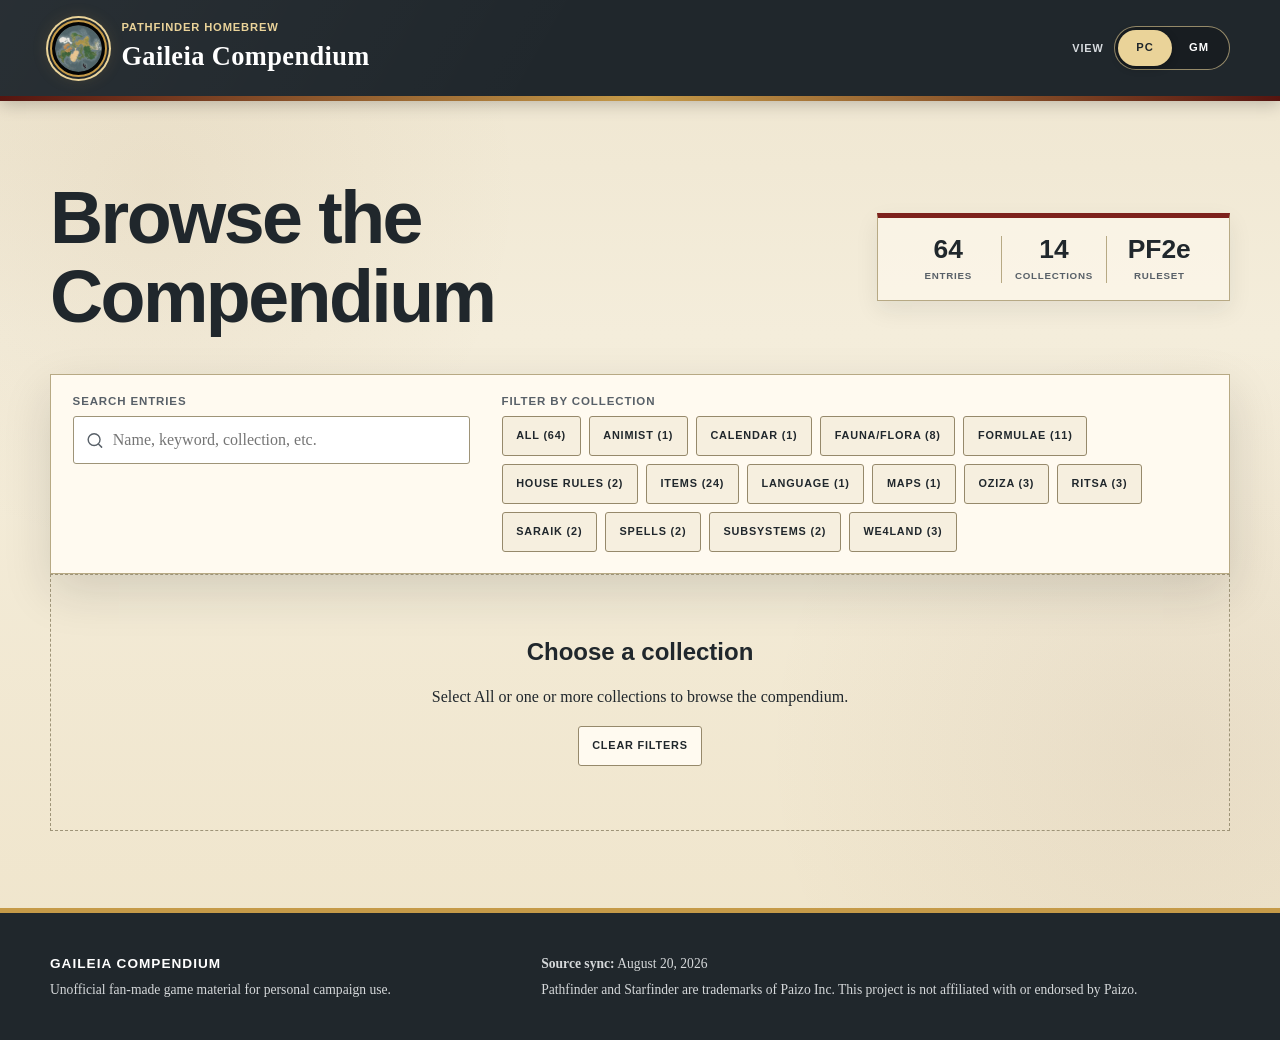
==== preview/index.html @ 00b8cc2f "Implement Feedback 6 catalogue revision" ====
<!doctype html>
<html lang="en">
  <head>
    <meta charset="utf-8">
    <meta name="viewport" content="width=device-width, initial-scale=1">
    <meta name="theme-color" content="#20272c">
    <meta
      name="description"
      content="The searchable Gaileia collection of Pathfinder Second Edition homebrew, campaign material, and language tools."
    >
    <title>Gaileia Compendium</title>
    <link rel="stylesheet" href="assets/css/styles.css">
    <script defer src="assets/js/content.js"></script>
    <script defer src="assets/js/catalogue-updates.js"></script>
    <script defer src="assets/js/feedback3-data.js"></script>
    <script defer src="assets/js/feedback4-data.js"></script>
    <script defer src="assets/js/feedback5-data.js"></script>
    <script defer src="assets/js/feedback6-data.js"></script>
    <script defer src="assets/js/visibility-config.js"></script>
    <script defer src="assets/js/app.js"></script>
  </head>
  <body>
    <a class="skip-link" href="#main-content">Skip to content</a>

    <header class="site-header">
      <div class="masthead wrap">
        <a class="brand" href="#catalogue" aria-label="Gaileia Compendium home">
          <span class="brand-mark" aria-hidden="true">
            <img src="assets/img/gaileia-globe.webp" alt="">
          </span>
          <span class="brand-copy">
            <span class="eyebrow">Pathfinder Homebrew</span>
            <span class="brand-title">Gaileia Compendium</span>
          </span>
        </a>
        <div class="viewer-switch" aria-label="Viewer mode">
          <span class="viewer-label">View</span>
          <div class="viewer-options" role="group" aria-label="Choose PC or GM view">
            <button id="pc-mode" class="viewer-option" type="button" aria-pressed="true">PC</button>
            <button id="gm-mode" class="viewer-option" type="button" aria-pressed="false">GM</button>
          </div>
        </div>
      </div>
      <div class="gold-rule" aria-hidden="true"></div>
    </header>

    <main id="main-content" class="wrap">
      <section id="catalogue-view" aria-labelledby="catalogue-title">
        <div class="hero">
          <h1 id="catalogue-title">Browse the Compendium</h1>
          <dl class="catalogue-stats" aria-label="Catalogue summary">
            <div><dt id="entry-total">64</dt><dd>Entries</dd></div>
            <div><dt id="collection-total">14</dt><dd>Collections</dd></div>
            <div><dt>PF2e</dt><dd>Ruleset</dd></div>
          </dl>
        </div>

        <section class="catalogue-tools" aria-label="Catalogue controls">
          <label class="search-field" for="search-input">
            <span>Search entries</span>
            <span class="search-control">
              <svg viewBox="0 0 24 24" aria-hidden="true">
                <path d="m21 21-4.35-4.35m2.35-5.15A7.5 7.5 0 1 1 4 11.5a7.5 7.5 0 0 1 15 0Z"></path>
              </svg>
              <input id="search-input" type="search" placeholder="Name, keyword, collection, etc." autocomplete="off">
            </span>
          </label>
          <div>
            <span class="control-label">Filter by collection</span>
            <div id="category-filters" class="filter-list" role="group" aria-label="Filter entries by collection"></div>
          </div>
        </section>

        <div class="results-heading" hidden>
          <h2 id="results-title"></h2>
          <p id="formula-filter-help" class="sr-only">Choose one or more Formulae filters. Multiple selections are combined.</p>
          <div id="formula-filters" class="formula-filter-list" role="group" aria-label="Filter Formulae entries" aria-describedby="formula-filter-help" hidden></div>
          <p id="results-count" aria-live="polite"></p>
        </div>
        <div id="catalogue-grid" class="catalogue-grid"></div>
        <div id="empty-state" class="empty-state">
          <h2 id="empty-state-title">Choose a collection</h2>
          <p id="empty-state-message">Select All or one or more collections to browse the compendium.</p>
          <button id="clear-search" class="button button-secondary" type="button" hidden>Clear filters</button>
        </div>
      </section>

      <section id="detail-view" class="detail-view" aria-live="polite" hidden></section>
    </main>

    <footer class="site-footer">
      <div class="wrap footer-grid">
        <div>
          <p class="footer-title">Gaileia Compendium</p>
          <p>Unofficial fan-made game material for personal campaign use.</p>
        </div>
        <div>
          <p><strong>Source sync:</strong> August 20, 2026</p>
          <p>Pathfinder and Starfinder are trademarks of Paizo Inc. This project is not affiliated with or endorsed by Paizo.</p>
        </div>
      </div>
    </footer>

    <dialog id="gm-access-dialog" class="access-dialog" aria-labelledby="gm-access-title">
      <form id="gm-access-form">
        <p class="kicker">Restricted view</p>
        <h2 id="gm-access-title">Unlock GM mode</h2>
        <p>Enter the GM preview passcode. PC mode is restored whenever this page is opened afresh.</p>
        <label class="dialog-field" for="gm-passcode">
          <span>Passcode</span>
          <input id="gm-passcode" type="password" autocomplete="current-password" required>
        </label>
        <p id="gm-access-error" class="form-error" role="alert" hidden>That passcode did not match.</p>
        <div class="dialog-actions">
          <button id="cancel-gm-access" class="button button-secondary" type="button">Cancel</button>
          <button class="button button-primary" type="submit">Unlock GM mode</button>
        </div>
      </form>
    </dialog>
  </body>
</html>
---- preview/assets/css/styles.css ----
:root {
  --ink: #20272c;
  --muted-ink: #586068;
  --paper: #f4eddb;
  --paper-light: #fffaf0;
  --paper-deep: #e2d5b6;
  --red: #7d211c;
  --red-dark: #561510;
  --gold: #c59a48;
  --gold-light: #ead399;
  --line: #b7a984;
  --blue: #224c79;
  --green: #3b5d35;
  --collection-color: var(--red);
  --collection-wash: rgb(125 33 28 / 8%);
  --shadow: 0 18px 45px rgb(25 28 30 / 14%);
  --radius: 6px;
  --wrap: 1180px;
}

* {
  box-sizing: border-box;
}

.sr-only {
  position: absolute;
  width: 1px;
  height: 1px;
  padding: 0;
  overflow: hidden;
  clip: rect(0, 0, 0, 0);
  white-space: nowrap;
  border: 0;
}

html {
  scroll-behavior: smooth;
}

body {
  min-width: 300px;
  margin: 0;
  color: var(--ink);
  background:
    radial-gradient(circle at 12% 18%, rgb(139 96 42 / 7%), transparent 23rem),
    radial-gradient(circle at 92% 72%, rgb(91 46 31 / 6%), transparent 26rem),
    linear-gradient(180deg, #eee5cf 0%, var(--paper) 32%, #efe4ca 100%);
  font-family: Georgia, "Times New Roman", serif;
  line-height: 1.55;
}

button,
input {
  font: inherit;
}

button,
a {
  -webkit-tap-highlight-color: transparent;
}

a {
  color: var(--red);
  text-underline-offset: 0.17em;
}

a:hover {
  color: var(--red-dark);
}

.wrap {
  width: min(calc(100% - 2.25rem), var(--wrap));
  margin-inline: auto;
}

.skip-link {
  position: fixed;
  z-index: 100;
  top: 0.75rem;
  left: 0.75rem;
  padding: 0.7rem 1rem;
  color: #fff;
  background: var(--ink);
  border-radius: 4px;
  transform: translateY(-180%);
}

.skip-link:focus {
  transform: translateY(0);
}

.site-header {
  color: #fff;
  background:
    linear-gradient(120deg, rgb(255 255 255 / 4%), transparent 45%),
    var(--ink);
  box-shadow: 0 3px 16px rgb(0 0 0 / 22%);
}

.masthead {
  display: flex;
  min-height: 96px;
  align-items: center;
  justify-content: space-between;
  gap: 2rem;
  padding-block: 1rem;
}

.brand {
  display: inline-flex;
  align-items: center;
  gap: 0.9rem;
  color: #fff;
  text-decoration: none;
}

.brand:hover {
  color: #fff;
}

.brand-mark {
  position: relative;
  display: grid;
  width: 57px;
  aspect-ratio: 1;
  padding: 3px;
  place-items: center;
  overflow: hidden;
  border: 2px solid var(--gold);
  border-radius: 50%;
  background: #030404;
  box-shadow:
    0 0 0 2px var(--ink),
    0 0 0 4px var(--gold-light),
    0 0 18px rgb(197 154 72 / 24%);
}

.brand-mark img {
  display: block;
  width: 100%;
  height: 100%;
  border-radius: 50%;
  object-fit: cover;
}

.brand-copy {
  display: grid;
}

.eyebrow,
.kicker,
.control-label,
.entry-type,
.entry-level,
.rules-heading,
.footer-title,
.button,
.filter-button,
.catalogue-stats dd,
.card-link {
  font-family: "Arial Narrow", "Roboto Condensed", Arial, sans-serif;
  font-weight: 800;
  letter-spacing: 0.075em;
  text-transform: uppercase;
}

.eyebrow {
  color: var(--gold-light);
  font-size: 0.7rem;
}

.brand-title {
  font-size: clamp(1.18rem, 2.4vw, 1.65rem);
  font-weight: 700;
  letter-spacing: 0.015em;
}

.viewer-switch {
  display: flex;
  align-items: center;
  gap: 0.65rem;
}

.viewer-label {
  color: #d8dce0;
  font: 800 0.68rem/1 "Arial Narrow", Arial, sans-serif;
  letter-spacing: 0.08em;
  text-transform: uppercase;
}

.viewer-options {
  display: inline-grid;
  grid-template-columns: repeat(2, 1fr);
  padding: 3px;
  border: 1px solid rgb(234 211 153 / 60%);
  border-radius: 999px;
  background: rgb(0 0 0 / 24%);
}

.viewer-option {
  min-width: 54px;
  min-height: 36px;
  padding: 0.45rem 0.75rem;
  color: #fff;
  border: 0;
  border-radius: 999px;
  background: transparent;
  cursor: pointer;
  font: 800 0.7rem/1 "Arial Narrow", Arial, sans-serif;
  letter-spacing: 0.08em;
}

.viewer-option[aria-pressed="true"] {
  color: var(--ink);
  background: var(--gold-light);
  box-shadow: 0 2px 8px rgb(0 0 0 / 24%);
}

.viewer-option:focus-visible {
  outline: 3px solid #fff;
  outline-offset: 3px;
}

.gold-rule {
  height: 5px;
  background: linear-gradient(90deg, var(--red-dark), var(--gold), var(--red-dark));
}

main.wrap {
  min-height: 70vh;
  padding-block: clamp(2.5rem, 6vw, 5rem);
}

.hero {
  display: grid;
  grid-template-columns: minmax(0, 1.7fr) minmax(260px, 0.8fr);
  gap: clamp(2rem, 6vw, 5rem);
  align-items: center;
  margin-bottom: 2.3rem;
}

.kicker {
  margin: 0 0 0.35rem;
  color: var(--red);
  font-size: 0.76rem;
}

h1,
h2,
h3,
h4,
p {
  overflow-wrap: anywhere;
}

h1,
h2,
h3,
h4 {
  color: var(--ink);
  font-family: "Arial Narrow", "Roboto Condensed", Arial, sans-serif;
  line-height: 1.08;
}

h1 {
  margin: 0;
  font-size: clamp(2.25rem, 6vw, 4.6rem);
  letter-spacing: -0.035em;
}

.hero-copy {
  max-width: 720px;
  margin: 1rem 0 0;
  color: var(--muted-ink);
  font-size: 1.08rem;
}

.catalogue-stats {
  display: grid;
  grid-template-columns: repeat(3, 1fr);
  margin: 0;
  padding: 1.1rem;
  border: 1px solid var(--line);
  border-top: 5px solid var(--red);
  background: rgb(255 250 240 / 58%);
  box-shadow: 0 9px 22px rgb(31 35 38 / 8%);
}

.catalogue-stats div {
  min-width: 0;
  text-align: center;
}

.catalogue-stats div + div {
  border-left: 1px solid var(--line);
}

.catalogue-stats dt {
  font: 700 clamp(1.2rem, 3vw, 1.65rem)/1 "Arial Narrow", Arial, sans-serif;
}

.catalogue-stats dd {
  margin: 0.35rem 0 0;
  color: var(--muted-ink);
  font-size: 0.61rem;
}

.catalogue-tools {
  display: grid;
  grid-template-columns: minmax(240px, 0.9fr) minmax(0, 1.6fr);
  gap: 1.4rem 2rem;
  align-items: start;
  padding: 1.35rem;
  border: 1px solid var(--line);
  background: var(--paper-light);
  box-shadow: var(--shadow);
}

.search-field,
.catalogue-tools > div {
  display: grid;
  gap: 0.5rem;
}

.search-field > span:first-child,
.control-label {
  color: var(--muted-ink);
  font: 800 0.72rem/1 "Arial Narrow", Arial, sans-serif;
  letter-spacing: 0.075em;
  text-transform: uppercase;
}

.search-control {
  position: relative;
  display: block;
}

.search-control svg {
  position: absolute;
  top: 50%;
  left: 0.75rem;
  width: 19px;
  fill: none;
  stroke: var(--muted-ink);
  stroke-linecap: round;
  stroke-width: 1.8;
  transform: translateY(-50%);
}

.search-control input {
  width: 100%;
  min-height: 46px;
  padding: 0.68rem 0.8rem 0.68rem 2.45rem;
  color: var(--ink);
  border: 1px solid #9e9478;
  border-radius: 3px;
  outline: none;
  background: #fff;
}

.search-control input:focus {
  border-color: var(--red);
  box-shadow: 0 0 0 3px rgb(125 33 28 / 15%);
}

.filter-list {
  display: flex;
  flex-wrap: wrap;
  gap: 0.5rem;
}

.filter-button,
.button {
  min-height: 40px;
  padding: 0.6rem 0.85rem;
  color: var(--ink);
  border: 1px solid #96896b;
  border-radius: 3px;
  background: #f6efdf;
  cursor: pointer;
  font-size: 0.68rem;
  transition: 130ms ease;
}

.filter-button:hover,
.filter-button:focus-visible,
.button:hover,
.button:focus-visible {
  color: #fff;
  border-color: var(--red);
  outline: none;
  background: var(--red);
}

.filter-button[aria-pressed="true"] {
  color: #fff;
  border-color: var(--red-dark);
  background: var(--red);
  box-shadow: inset 0 -3px 0 var(--red-dark);
}

.results-heading {
  display: flex;
  flex-wrap: wrap;
  align-items: center;
  gap: 1rem;
  margin: 2.5rem 0 1rem;
  padding-bottom: 0.6rem;
  border-bottom: 2px solid var(--ink);
}

.results-heading[hidden],
.formula-filter-list[hidden] {
  display: none;
}

.results-heading h2 {
  margin: 0;
  font-size: clamp(1.45rem, 3vw, 2rem);
  text-transform: uppercase;
}

.results-heading p {
  margin: 0 0 0 auto;
  color: var(--muted-ink);
}

.formula-filter-list {
  display: flex;
  flex-wrap: wrap;
  gap: 0.35rem;
}

.formula-filter-button {
  min-height: 34px;
  padding: 0.42rem 0.62rem;
  color: #17414b;
  border: 1px solid #6d929a;
  border-radius: 999px;
  background: #edf6f7;
  cursor: pointer;
  font: 800 0.6rem/1 "Arial Narrow", Arial, sans-serif;
  letter-spacing: 0.055em;
  text-transform: uppercase;
}

.formula-filter-button:hover,
.formula-filter-button:focus-visible {
  color: #fff;
  border-color: #286373;
  outline: none;
  background: #286373;
}

.formula-filter-button[aria-pressed="true"] {
  color: #fff;
  border-color: #17414b;
  background: #286373;
  box-shadow: inset 0 -2px 0 #17414b;
}

.catalogue-grid {
  display: grid;
  grid-template-columns: repeat(3, minmax(0, 1fr));
  gap: 1.15rem;
}

.entry-card {
  --collection-color: var(--red);
  --collection-wash: rgb(125 33 28 / 8%);
  position: relative;
  display: grid;
  min-height: 255px;
  grid-template-rows: auto auto 1fr auto;
  padding: 1.15rem;
  overflow: hidden;
  border: 1px solid var(--line);
  border-top: 5px solid var(--collection-color);
  border-radius: var(--radius);
  background:
    linear-gradient(145deg, rgb(255 255 255 / 48%), transparent 45%),
    var(--paper-light);
  box-shadow: 0 7px 18px rgb(39 33 27 / 9%);
  transition: transform 150ms ease, box-shadow 150ms ease;
}

.entry-card::after {
  position: absolute;
  right: -1.35rem;
  bottom: -1.55rem;
  display: grid;
  width: 6.1rem;
  aspect-ratio: 1;
  place-items: center;
  border: 1px solid color-mix(in srgb, var(--collection-color), transparent 64%);
  border-radius: 50%;
  color: color-mix(in srgb, var(--collection-color), transparent 40%);
  background: var(--collection-wash);
  content: attr(data-symbol);
  font: 700 2.15rem/1 Georgia, serif;
  box-shadow: inset 0 0 0 0.8rem rgb(255 255 255 / 18%);
  pointer-events: none;
}

.entry-card[data-category="animist"] { --collection-color: #99a7b0; --collection-wash: rgb(153 167 176 / 14%); }
.entry-card[data-category="calendar"] { --collection-color: #6b4f82; --collection-wash: rgb(107 79 130 / 12%); }
.entry-card[data-category="items"] { --collection-color: #9000cc; --collection-wash: rgb(144 0 204 / 10%); }
.entry-card[data-category="fauna-flora"] { --collection-color: #824500; --collection-wash: rgb(130 69 0 / 10%); }
.entry-card[data-category="spells"] { --collection-color: #9a7200; --collection-wash: rgb(154 114 0 / 13%); }
.entry-card[data-category="subsystems"] { --collection-color: #f24000; --collection-wash: rgb(242 64 0 / 10%); }
.entry-card[data-category="house-rules"] { --collection-color: #8c0000; --collection-wash: rgb(140 0 0 / 10%); }
.entry-card[data-category="we4land"] { --collection-color: #b3b3b3; --collection-wash: rgb(179 179 179 / 15%); }
.entry-card[data-category="oziza"] { --collection-color: #00354a; --collection-wash: rgb(0 53 74 / 10%); }
.entry-card[data-category="ritsa"] { --collection-color: #5bba61; --collection-wash: rgb(91 186 97 / 12%); }
.entry-card[data-category="saraik"] { --collection-color: #278a65; --collection-wash: rgb(39 138 101 / 13%); }
.entry-card[data-category="language"] { --collection-color: #963f82; --collection-wash: rgb(150 63 130 / 13%); }
.entry-card[data-category="maps"] { --collection-color: #153b00; --collection-wash: rgb(21 59 0 / 10%); }
.entry-card[data-category="formulae"] { --collection-color: #286373; --collection-wash: rgb(40 99 115 / 12%); }

.entry-card[data-category="items"]::after,
.entry-card[data-category="saraik"]::after,
.entry-card[data-category="formulae"]::after {
  border-radius: 18%;
  clip-path: polygon(50% 0, 100% 50%, 50% 100%, 0 50%);
}

.entry-card[data-category="subsystems"]::after,
.entry-card[data-category="we4land"]::after {
  border-radius: 0;
  clip-path: polygon(25% 5%, 75% 5%, 100% 50%, 75% 95%, 25% 95%, 0 50%);
}

.entry-card[data-category="house-rules"]::after,
.entry-card[data-category="language"]::after {
  border-radius: 20% 58% 18% 52%;
}

.entry-card.is-gm-only {
  background:
    linear-gradient(135deg, transparent 0 86%, rgb(32 39 44 / 6%) 86% 89%, transparent 89%),
    linear-gradient(145deg, rgb(255 255 255 / 48%), transparent 45%),
    var(--paper-light);
}

.entry-card:hover {
  z-index: 1;
  box-shadow: var(--shadow);
  transform: translateY(-3px);
}

.card-meta {
  display: flex;
  align-items: center;
  justify-content: space-between;
  gap: 1rem;
}

.entry-type,
.entry-level {
  margin: 0;
  font-size: 0.65rem;
}

.entry-type {
  color: var(--collection-color);
}

.entry-level {
  padding: 0.25rem 0.48rem;
  color: #fff;
  background: var(--ink);
}

.entry-card h3 {
  margin: 0.75rem 0 0.6rem;
  font-size: 1.45rem;
  letter-spacing: -0.015em;
  text-transform: uppercase;
}

.entry-summary {
  margin: 0 0 1rem;
  color: #454c51;
}

.trait-list {
  display: flex;
  flex-wrap: wrap;
  gap: 0.28rem;
  align-content: start;
  margin: 0 0 1rem;
  padding: 0;
  list-style: none;
}

.trait {
  display: inline-flex;
  align-items: center;
  min-height: 23px;
  padding: 0.25rem 0.46rem;
  color: #fff;
  background: var(--red);
  font: 800 0.59rem/1 "Arial Narrow", Arial, sans-serif;
  letter-spacing: 0.045em;
  text-transform: uppercase;
}

.trait a {
  display: inline-flex;
  align-items: center;
  min-height: inherit;
  color: inherit;
  text-decoration-color: rgb(255 255 255 / 70%);
  text-underline-offset: 0.15em;
}

.trait a:hover,
.trait a:focus-visible {
  color: #fff;
  outline: 2px solid var(--gold-light);
  outline-offset: 2px;
}

.inline-traits {
  margin-top: 0.4rem;
}

.trait[data-trait="rare"] {
  background: var(--blue);
}

.trait[data-trait="uncommon"] {
  background: #a04d18;
}

.trait[data-trait="apparition"],
.trait[data-trait="house rule"] {
  background: var(--green);
}

.card-link {
  position: relative;
  z-index: 2;
  align-self: end;
  width: fit-content;
  color: var(--collection-color);
  font-size: 0.68rem;
  text-decoration: none;
}

.card-link::after {
  content: "  →";
}

.card-link::before {
  position: absolute;
  inset: -230px -320px -18px -18px;
  content: "";
}

.card-link:focus-visible {
  outline: 3px solid var(--gold);
  outline-offset: 5px;
}

.card-link-disabled {
  color: var(--muted-ink);
  cursor: not-allowed;
}

.card-link-disabled::after {
  content: "";
}

.card-link-disabled::before {
  display: none;
}

.gm-only-badge {
  position: absolute;
  z-index: 1;
  top: 3.15rem;
  right: 1.15rem;
  padding: 0.27rem 0.45rem;
  color: #fff;
  border-radius: 2px;
  background: var(--ink);
  font: 800 0.56rem/1 "Arial Narrow", Arial, sans-serif;
  letter-spacing: 0.08em;
  text-transform: uppercase;
}

.card-badges {
  display: flex;
  flex-wrap: wrap;
  gap: 0.35rem;
  margin: 0.7rem 0 0;
  padding: 0;
  list-style: none;
}

.card-badges li {
  width: fit-content;
  padding: 0.3rem 0.5rem;
  color: #fff;
  border: 1px solid color-mix(in srgb, var(--collection-color), #000 24%);
  border-radius: 999px;
  background: color-mix(in srgb, var(--collection-color), #20272c 30%);
  font: 800 0.58rem/1 "Arial Narrow", Arial, sans-serif;
  letter-spacing: 0.065em;
  text-transform: uppercase;
}

.card-badges .owner-badge {
  color: #172026;
  border-color: #777;
  background: #b3b3b3;
}

.card-badges .owner-badge[data-owner="ritsa"] {
  color: #102713;
  border-color: #35723a;
  background: #5bba61;
}

.feat-summary-list {
  display: grid;
  gap: 0.75rem;
  margin: 0;
  padding: 0;
  list-style: none;
}

.feat-summary {
  padding: 0.9rem 1rem;
  border: 1px solid var(--line);
  border-left: 5px solid #286373;
  background: #fbf4e4;
}

.feat-summary-heading {
  display: flex;
  flex-wrap: wrap;
  align-items: baseline;
  justify-content: space-between;
  gap: 0.35rem 1rem;
  padding-bottom: 0.35rem;
  border-bottom: 1px dotted #b9ac8c;
}

.detail-body .feat-summary-heading h3,
.feat-summary-heading p,
.feat-summary > p {
  margin: 0;
}

.detail-body .feat-summary-heading h3 {
  padding: 0;
  border: 0;
}

.feat-summary-heading p {
  color: var(--muted-ink);
  font: 800 0.65rem/1.2 "Arial Narrow", Arial, sans-serif;
  letter-spacing: 0.055em;
  text-transform: uppercase;
}

.feat-summary > p {
  padding-top: 0.55rem;
}

.house-rule-list {
  display: grid;
  gap: 0.8rem;
  padding-left: 1.8rem;
}

.house-rule-list li {
  padding: 0.75rem 0.9rem;
  border-left: 4px solid var(--red);
  background: rgb(255 250 240 / 72%);
}

.detail-body .house-rule-list h3,
.house-rule-list p {
  margin: 0;
}

.house-rule-list p {
  padding-top: 0.35rem;
}

.empty-state {
  padding: 4rem 1.5rem;
  border: 1px dashed #9e9478;
  text-align: center;
}

.empty-state h2,
.empty-state p {
  margin-top: 0;
}

.detail-view {
  max-width: 980px;
  margin-inline: auto;
}

.detail-nav {
  display: flex;
  flex-wrap: wrap;
  justify-content: space-between;
  gap: 0.75rem;
  margin-bottom: 1rem;
}

.button {
  display: inline-flex;
  align-items: center;
  justify-content: center;
  gap: 0.4rem;
  text-decoration: none;
}

.button-primary {
  color: #fff;
  border-color: var(--red-dark);
  background: var(--red);
}

.button-secondary {
  background: var(--paper-light);
}

.button-gm {
  color: #fff;
  border-color: #332f28;
  background: var(--ink);
}

.button-gm[aria-pressed="true"] {
  color: var(--ink);
  border-color: var(--gold);
  background: var(--gold-light);
}

.gm-only-status {
  margin: 0 0 1rem;
  padding: 0.7rem 0.9rem;
  border-left: 4px solid var(--gold);
  background: var(--paper-light);
}

.gm-only-lock {
  display: inline-flex;
  min-height: 42px;
  align-items: center;
  padding: 0.68rem 0.95rem;
  color: #fff;
  border: 1px solid #571713;
  border-radius: 4px;
  background: var(--red);
  font: 800 0.72rem/1 "Arial Narrow", Arial, sans-serif;
  letter-spacing: 0.055em;
  text-transform: uppercase;
}

.rules-card {
  position: relative;
  padding: clamp(1.2rem, 4vw, 3.2rem);
  overflow: hidden;
  border: 1px solid #998b68;
  background:
    linear-gradient(140deg, rgb(255 255 255 / 58%), transparent 30%),
    var(--paper-light);
  box-shadow: var(--shadow);
}

.rules-card::before,
.rules-card::after {
  position: absolute;
  left: 0;
  width: 100%;
  height: 7px;
  content: "";
  background: linear-gradient(90deg, var(--red-dark), var(--red), var(--gold), var(--red));
}

.rules-card::before {
  top: 0;
}

.rules-card::after {
  bottom: 0;
  transform: rotate(180deg);
}

.rules-title-row {
  display: grid;
  grid-template-columns: minmax(0, 1fr) auto;
  gap: 1rem;
  align-items: end;
  padding-bottom: 0.5rem;
  border-bottom: 3px solid var(--ink);
}

.rules-title-row h1 {
  font-size: clamp(2rem, 6vw, 4.1rem);
  text-transform: uppercase;
}

.rules-heading {
  align-self: center;
  font-size: clamp(1rem, 2.5vw, 1.6rem);
  white-space: nowrap;
}

.detail-traits {
  margin-top: 0.8rem;
}

.detail-intro {
  margin: 1.15rem 0;
  font-size: 1.06rem;
  font-style: italic;
}

.detail-body > :first-child {
  margin-top: 0;
}

.detail-body h2 {
  margin: 2rem 0 0.75rem;
  padding: 0.3rem 0.55rem;
  color: #fff;
  background: var(--red);
  font-size: 1.25rem;
  letter-spacing: 0.025em;
  text-transform: uppercase;
}

.detail-body h3 {
  margin: 1.65rem 0 0.45rem;
  padding-bottom: 0.25rem;
  border-bottom: 1px solid var(--line);
  font-size: 1.08rem;
  text-transform: uppercase;
}

.detail-body h4 {
  margin-bottom: 0.35rem;
  font-size: 1rem;
  text-transform: uppercase;
}

.detail-body p {
  margin: 0.55rem 0;
}

.detail-body ul,
.detail-body ol {
  margin: 0.6rem 0 1rem;
  padding-left: 1.4rem;
}

.detail-body li + li {
  margin-top: 0.36rem;
}

.stat-block {
  margin-block: 0.9rem;
  border-block: 1px solid var(--line);
}

.stat-line {
  display: grid;
  grid-template-columns: minmax(120px, 0.28fr) minmax(0, 1fr);
  gap: 0.8rem;
  padding: 0.44rem 0;
}

.stat-line + .stat-line {
  border-top: 1px dotted #c7bb9c;
}

.stat-line dt,
.stat-line dd {
  margin: 0;
}

.stat-line dt {
  font-weight: 700;
}

.rules-subcard {
  margin-block: 1.2rem;
  padding: 1rem;
  border: 1px solid var(--line);
  border-left: 6px solid var(--red);
  background: #fbf4e4;
}

.rules-subcard > :first-child {
  margin-top: 0;
}

.rules-subcard > :last-child {
  margin-bottom: 0;
}

.formula-kicker {
  color: #286373;
  font: 800 0.68rem/1 "Arial Narrow", Arial, sans-serif;
  letter-spacing: 0.08em;
  text-transform: uppercase;
}

.advanced-alchemy-panel {
  border-left-color: #286373;
  background: #edf6f7;
}

.alchemy-calculator {
  display: grid;
  grid-template-columns: minmax(180px, 0.75fr) minmax(220px, 1fr);
  gap: 1rem;
  align-items: stretch;
  margin-top: 1rem;
}

.alchemy-calculator label {
  display: grid;
  gap: 0.45rem;
  padding: 0.9rem;
  border: 1px solid #8db0b6;
  background: #fff;
  font-weight: 700;
}

.alchemy-calculator input {
  width: 100%;
  min-height: 44px;
  padding: 0.55rem 0.65rem;
  color: var(--ink);
  border: 1px solid #718e93;
  border-radius: 3px;
  background: #fff;
  font: 700 1rem/1 Arial, sans-serif;
}

.alchemy-calculator input:focus {
  border-color: #286373;
  outline: 3px solid rgb(40 99 115 / 18%);
}

.alchemy-slot-display {
  display: grid;
  grid-template-columns: auto 1fr;
  gap: 0.7rem;
  align-items: center;
  margin: 0;
  padding: 0.9rem 1rem;
  color: #fff;
  background: #286373;
}

.alchemy-slot-display strong {
  font: 800 2.2rem/1 "Arial Narrow", Arial, sans-serif;
}

.alchemy-slot-display span {
  font-weight: 700;
}

.calculation-note {
  color: var(--muted-ink);
  font-size: 0.86rem;
}

.crafting-panel {
  border-left-color: #86591b;
}

.crafting-costs {
  margin-top: 1rem;
}

.flavour-quote {
  margin: 1.25rem 0 0;
  padding: 0.9rem 1rem;
  border-left: 5px solid var(--gold);
  background: #f3e8ce;
  font-style: italic;
}

.flavour-quote footer {
  margin-top: 0.5rem;
  font-weight: 700;
}

.action-icon {
  display: inline-grid;
  min-width: 1.2em;
  place-items: center;
  color: var(--ink);
  font-family: Arial, sans-serif;
  letter-spacing: -0.12em;
}

.spell-list {
  display: grid;
  gap: 0.45rem;
  margin: 0;
  padding: 0;
  list-style: none;
}

.spell-list li {
  display: grid;
  grid-template-columns: minmax(75px, 0.22fr) minmax(0, 1fr);
  gap: 0.65rem;
  align-items: baseline;
  padding-bottom: 0.34rem;
  border-bottom: 1px dotted #c7bb9c;
}

.spell-rank {
  font-weight: 700;
}

.spell-list a {
  font-weight: 700;
}

.table-wrap {
  max-width: 100%;
  margin-block: 1rem;
  overflow-x: auto;
  border: 1px solid var(--line);
}

table {
  width: 100%;
  border-collapse: collapse;
  background: #fffaf0;
}

th,
td {
  padding: 0.55rem 0.65rem;
  border-bottom: 1px solid #d4c7a7;
  text-align: left;
  vertical-align: top;
}

th {
  color: #fff;
  background: var(--ink);
  font-family: "Arial Narrow", Arial, sans-serif;
  font-size: 0.76rem;
  letter-spacing: 0.04em;
  text-transform: uppercase;
}

tr:last-child td {
  border-bottom: 0;
}

tbody tr:nth-child(even) {
  background: #f1e7d1;
}

.source-note {
  margin: 2rem 0 0;
  padding-top: 0.8rem;
  color: var(--muted-ink);
  border-top: 1px solid var(--line);
  font-size: 0.86rem;
}

.not-found {
  padding: 4rem 1.5rem;
  border: 1px solid var(--line);
  background: var(--paper-light);
  text-align: center;
}

.access-dialog {
  width: min(calc(100% - 2rem), 480px);
  padding: 0;
  color: var(--ink);
  border: 1px solid var(--line);
  border-top: 6px solid var(--gold);
  border-radius: var(--radius);
  background: var(--paper-light);
  box-shadow: 0 24px 70px rgb(0 0 0 / 42%);
}

.access-dialog::backdrop {
  background: rgb(15 18 20 / 72%);
  backdrop-filter: blur(3px);
}

.access-dialog form {
  padding: 1.5rem;
}

.access-dialog h2 {
  margin: 0 0 0.7rem;
  font-size: 1.8rem;
  text-transform: uppercase;
}

.dialog-field {
  display: grid;
  gap: 0.4rem;
  margin-top: 1.1rem;
  font: 800 0.7rem/1 "Arial Narrow", Arial, sans-serif;
  letter-spacing: 0.075em;
  text-transform: uppercase;
}

.dialog-field input {
  min-height: 45px;
  padding: 0.65rem 0.75rem;
  border: 1px solid #9e9478;
  border-radius: 3px;
  background: #fff;
}

.dialog-field input:focus {
  border-color: var(--red);
  outline: 3px solid rgb(125 33 28 / 15%);
}

.form-error {
  margin: 0.65rem 0 0;
  color: var(--red-dark);
  font-weight: 700;
}

.dialog-actions {
  display: flex;
  justify-content: flex-end;
  gap: 0.6rem;
  margin-top: 1.25rem;
}

.site-footer {
  padding-block: 2.3rem;
  color: #d5d8da;
  border-top: 5px solid var(--gold);
  background: var(--ink);
  font-size: 0.85rem;
}

.footer-grid {
  display: grid;
  grid-template-columns: 0.8fr 1.2fr;
  gap: 2rem;
}

.site-footer p {
  margin: 0.25rem 0;
}

.footer-title {
  color: #fff;
}

@media (max-width: 900px) {
  .catalogue-grid {
    grid-template-columns: repeat(2, minmax(0, 1fr));
  }

  .hero {
    grid-template-columns: 1fr;
  }

  .catalogue-stats {
    max-width: 560px;
  }
}

@media (max-width: 690px) {
  .masthead {
    min-height: 84px;
  }

  .catalogue-tools,
  .footer-grid {
    grid-template-columns: 1fr;
  }

  .rules-title-row {
    grid-template-columns: 1fr;
  }

  .rules-heading {
    white-space: normal;
  }

  .alchemy-calculator {
    grid-template-columns: 1fr;
  }
}

@media (max-width: 540px) {
  .wrap {
    width: min(calc(100% - 1.25rem), var(--wrap));
  }

  .brand-mark {
    width: 46px;
  }

  .brand {
    gap: 0.65rem;
  }

  .brand-title {
    font-size: 1rem;
  }

  .viewer-switch {
    gap: 0;
  }

  .viewer-label {
    position: absolute;
    width: 1px;
    height: 1px;
    overflow: hidden;
    clip-path: inset(50%);
  }

  .viewer-option {
    min-width: 43px;
    min-height: 34px;
    padding-inline: 0.55rem;
  }

  .catalogue-grid {
    grid-template-columns: 1fr;
  }

  .catalogue-stats {
    padding-inline: 0.55rem;
  }

  .catalogue-tools,
  .rules-card {
    padding-inline: 0.9rem;
  }

  .results-heading,
  .detail-nav {
    align-items: stretch;
    flex-direction: column;
  }

  .results-heading p {
    margin-left: 0;
  }

  .formula-filter-list {
    width: 100%;
  }

  .detail-nav .button {
    width: 100%;
  }

  .dialog-actions {
    align-items: stretch;
    flex-direction: column-reverse;
  }

  .stat-line {
    grid-template-columns: 1fr;
    gap: 0.1rem;
  }

  .spell-list li {
    grid-template-columns: 1fr;
    gap: 0.08rem;
  }
}

@media (prefers-reduced-motion: reduce) {
  *,
  *::before,
  *::after {
    scroll-behavior: auto !important;
    transition: none !important;
  }
}

@media print {
  @page {
    margin: 0.55in;
  }

  body {
    color: #000;
    background: #fff;
    font-size: 10.5pt;
  }

  .site-header,
  .site-footer,
  #catalogue-view,
  .detail-nav {
    display: none !important;
  }

  main.wrap {
    width: 100%;
    padding: 0;
  }

  .detail-view {
    display: block !important;
    max-width: none;
  }

  .rules-card {
    padding: 0;
    border: 0;
    box-shadow: none;
  }

  .rules-card::before,
  .rules-card::after {
    display: none;
  }

  .rules-title-row h1 {
    font-size: 27pt;
  }

  .detail-body h2 {
    color: #000;
    border-block: 2px solid #000;
    background: transparent;
  }

  a {
    color: #000;
    text-decoration: none;
  }

  .rules-subcard,
  .feat-summary,
  table,
  tr,
  .stat-block {
    break-inside: avoid;
  }

  .source-note {
    font-size: 8.5pt;
  }
}
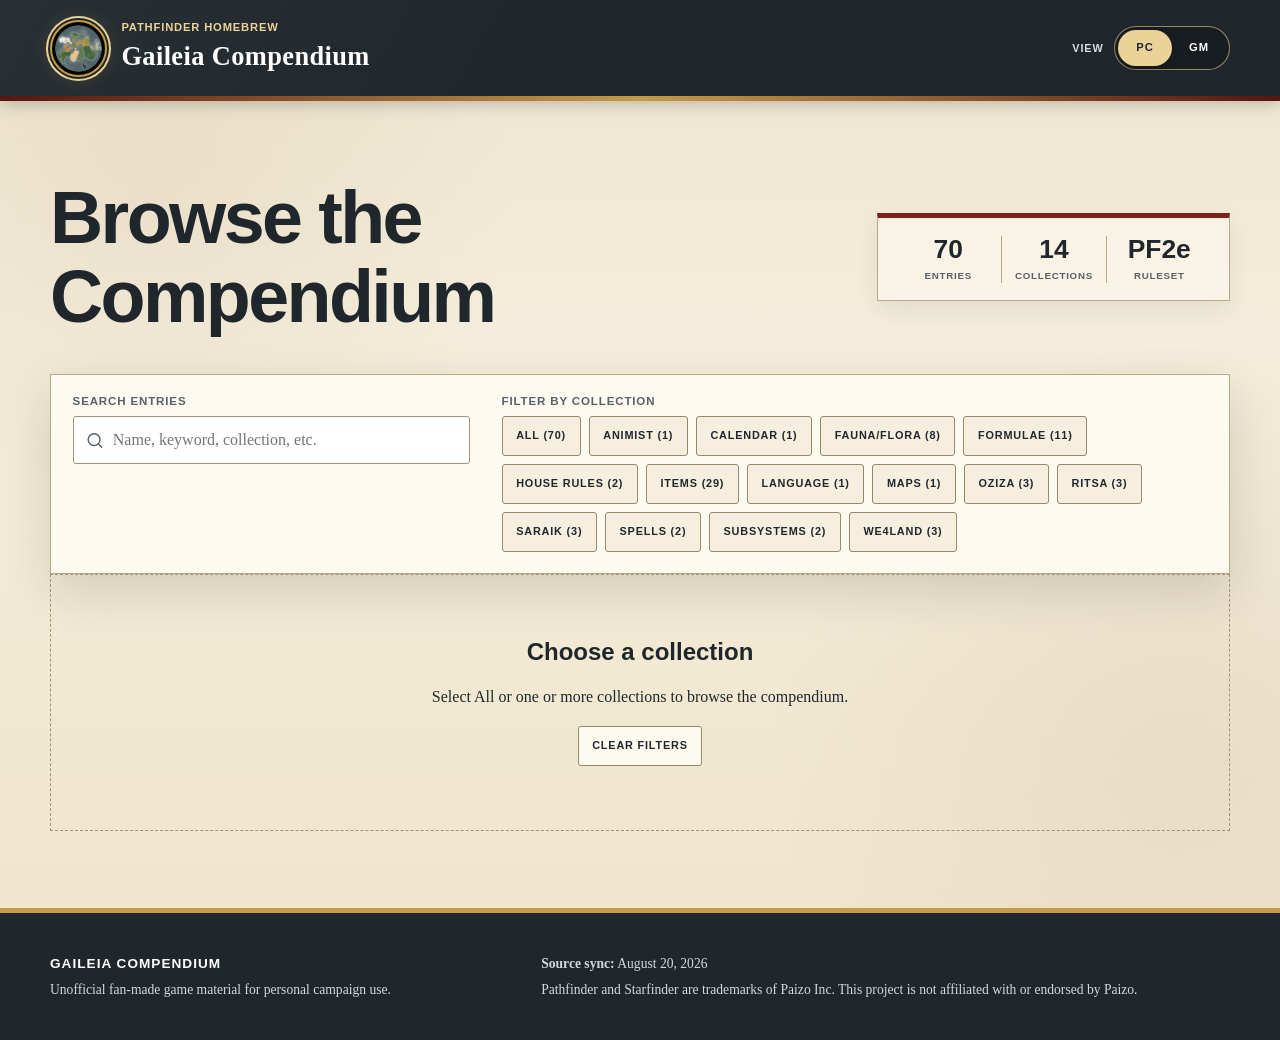
==== commit 18b0e29a: "Load Feedback 7 preview data" ====
--- a/preview/index.html
+++ b/preview/index.html
@@ -16,6 +16,7 @@
     <script defer src="assets/js/feedback4-data.js"></script>
     <script defer src="assets/js/feedback5-data.js"></script>
     <script defer src="assets/js/feedback6-data.js"></script>
+    <script defer src="assets/js/feedback7-data.js"></script>
     <script defer src="assets/js/visibility-config.js"></script>
     <script defer src="assets/js/app.js"></script>
   </head>
@@ -49,7 +50,7 @@
         <div class="hero">
           <h1 id="catalogue-title">Browse the Compendium</h1>
           <dl class="catalogue-stats" aria-label="Catalogue summary">
-            <div><dt id="entry-total">64</dt><dd>Entries</dd></div>
+            <div><dt id="entry-total">70</dt><dd>Entries</dd></div>
             <div><dt id="collection-total">14</dt><dd>Collections</dd></div>
             <div><dt>PF2e</dt><dd>Ruleset</dd></div>
           </dl>
@@ -73,7 +74,7 @@
 
         <div class="results-heading" hidden>
           <h2 id="results-title"></h2>
-          <p id="formula-filter-help" class="sr-only">Choose one or more Formulae filters. Multiple selections are combined.</p>
+          <p id="formula-filter-help" class="sr-only">Choose one or more Formulae filters. Multiple crafters expand the results, multiple crafting methods expand the results, and selections across those two groups must both match.</p>
           <div id="formula-filters" class="formula-filter-list" role="group" aria-label="Filter Formulae entries" aria-describedby="formula-filter-help" hidden></div>
           <p id="results-count" aria-live="polite"></p>
         </div>
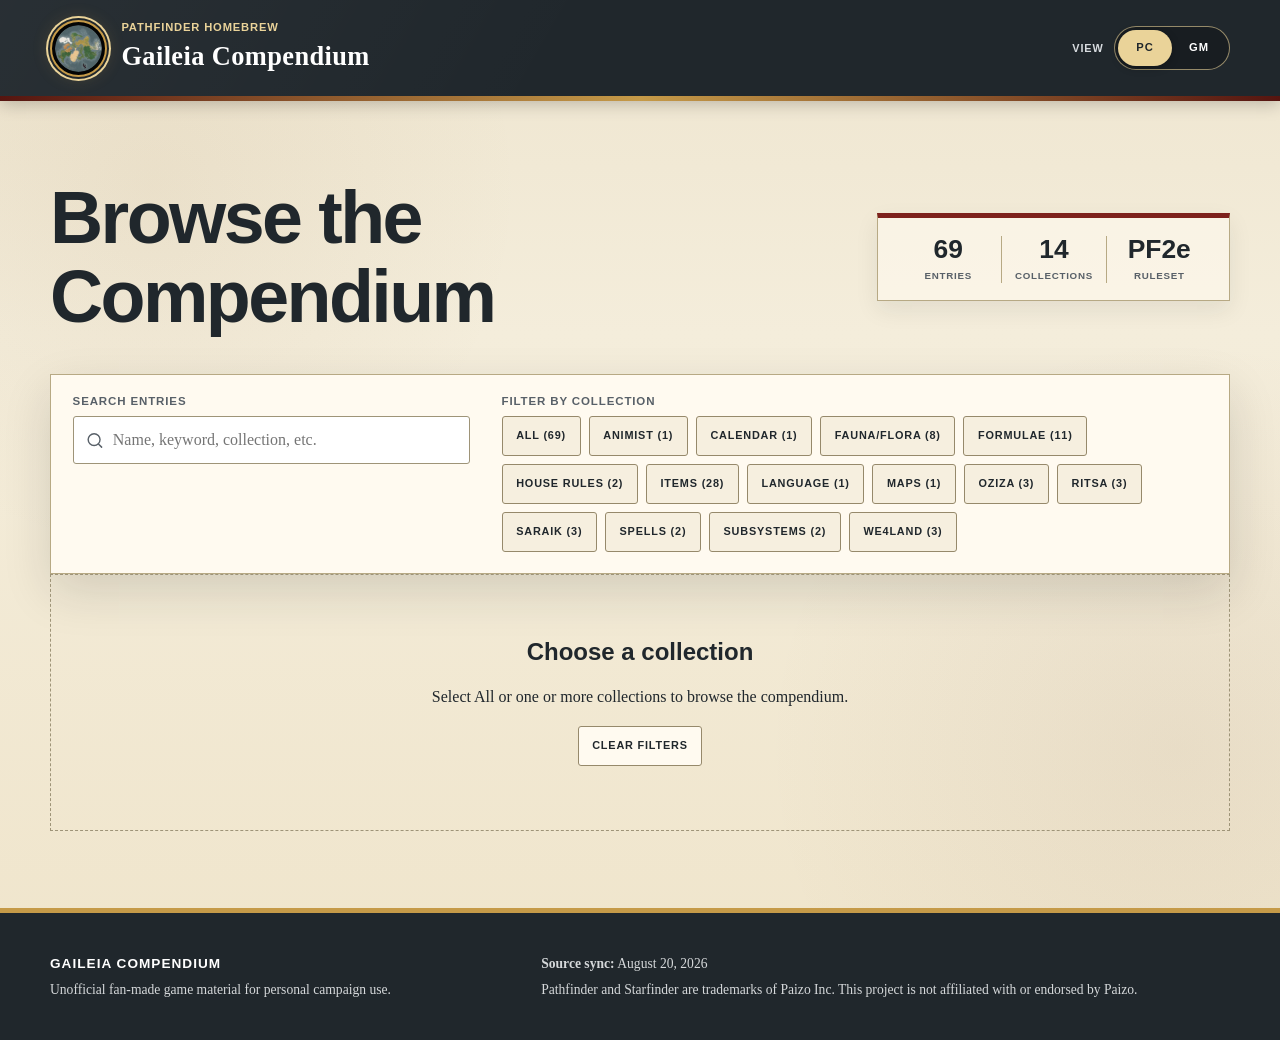
==== commit 1f820751: "Remove standalone Rebel's Revolver: update preview/index.html" ====
--- a/preview/index.html
+++ b/preview/index.html
@@ -50,7 +50,7 @@
         <div class="hero">
           <h1 id="catalogue-title">Browse the Compendium</h1>
           <dl class="catalogue-stats" aria-label="Catalogue summary">
-            <div><dt id="entry-total">70</dt><dd>Entries</dd></div>
+            <div><dt id="entry-total">69</dt><dd>Entries</dd></div>
             <div><dt id="collection-total">14</dt><dd>Collections</dd></div>
             <div><dt>PF2e</dt><dd>Ruleset</dd></div>
           </dl>
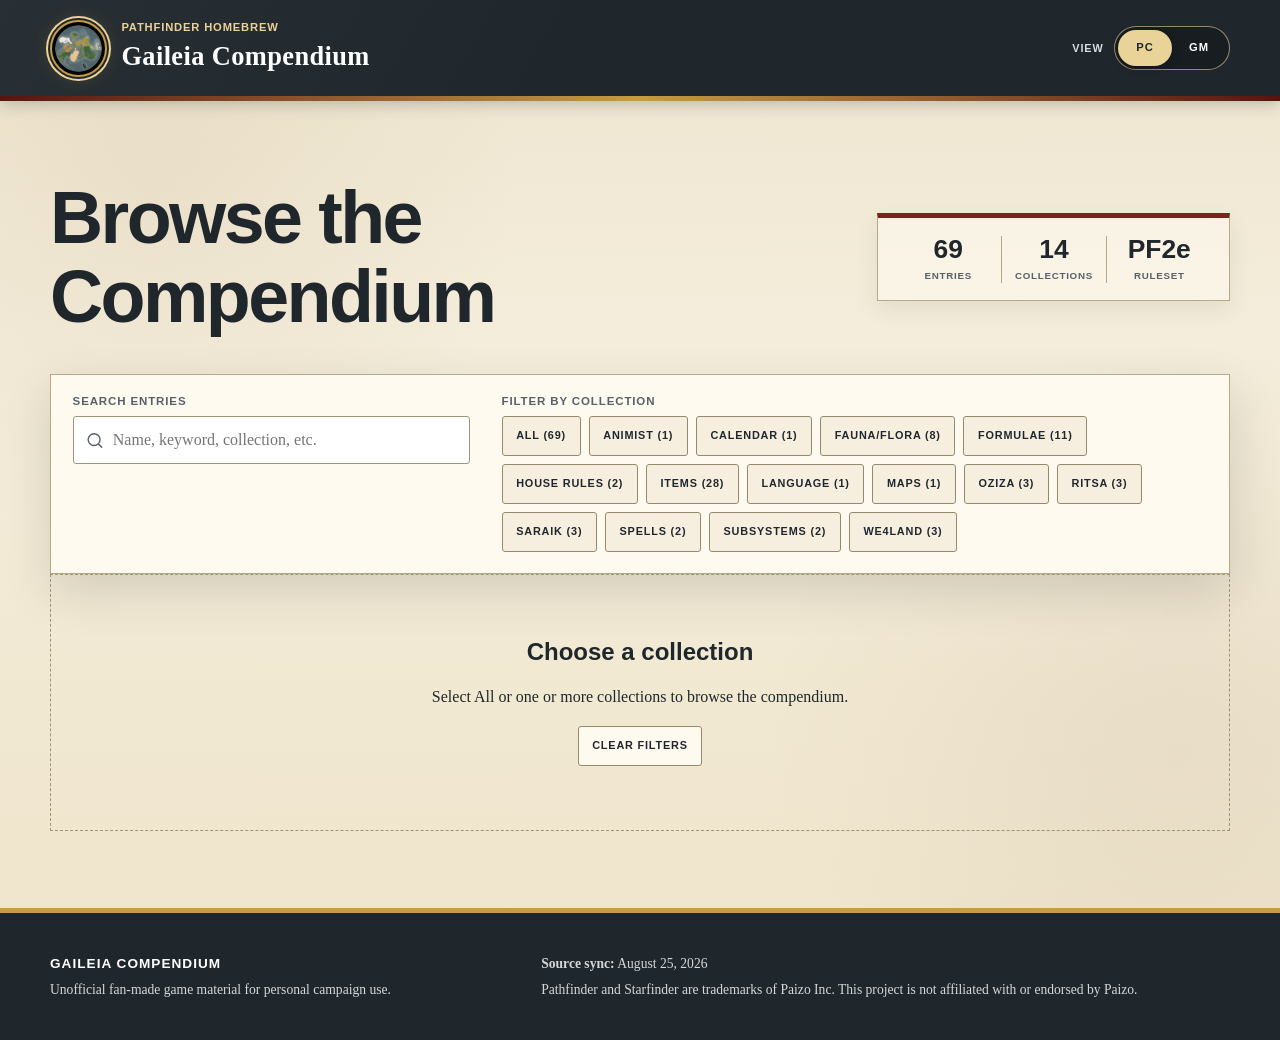
==== commit 4bdee164: "Load Phase 3 catalogue decisions" ====
--- a/preview/index.html
+++ b/preview/index.html
@@ -17,6 +17,7 @@
     <script defer src="assets/js/feedback5-data.js"></script>
     <script defer src="assets/js/feedback6-data.js"></script>
     <script defer src="assets/js/feedback7-data.js"></script>
+    <script defer src="assets/js/phase3-data.js"></script>
     <script defer src="assets/js/visibility-config.js"></script>
     <script defer src="assets/js/app.js"></script>
   </head>
@@ -96,7 +97,7 @@
           <p>Unofficial fan-made game material for personal campaign use.</p>
         </div>
         <div>
-          <p><strong>Source sync:</strong> August 20, 2026</p>
+          <p><strong>Source sync:</strong> August 25, 2026</p>
           <p>Pathfinder and Starfinder are trademarks of Paizo Inc. This project is not affiliated with or endorsed by Paizo.</p>
         </div>
       </div>
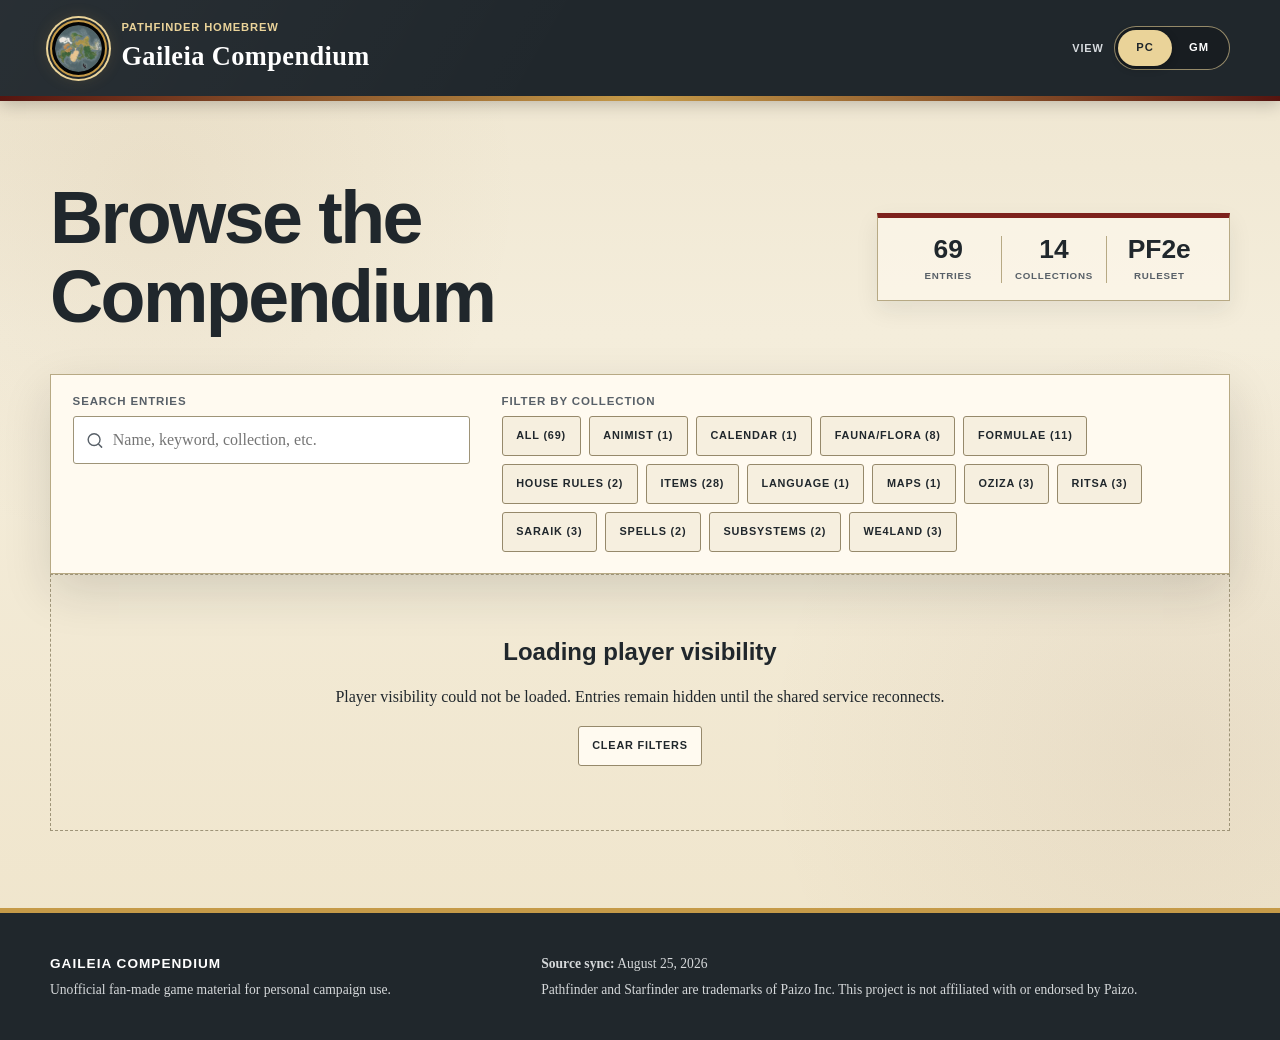
==== commit 4e162d68: "Add shared GM visibility management" ====
--- a/preview/index.html
+++ b/preview/index.html
@@ -10,14 +10,7 @@
     >
     <title>Gaileia Compendium</title>
     <link rel="stylesheet" href="assets/css/styles.css">
-    <script defer src="assets/js/content.js"></script>
-    <script defer src="assets/js/catalogue-updates.js"></script>
-    <script defer src="assets/js/feedback3-data.js"></script>
-    <script defer src="assets/js/feedback4-data.js"></script>
-    <script defer src="assets/js/feedback5-data.js"></script>
-    <script defer src="assets/js/feedback6-data.js"></script>
-    <script defer src="assets/js/feedback7-data.js"></script>
-    <script defer src="assets/js/phase3-data.js"></script>
+    <script defer src="assets/js/catalogue-data.js"></script>
     <script defer src="assets/js/visibility-config.js"></script>
     <script defer src="assets/js/app.js"></script>
   </head>
@@ -41,6 +34,9 @@
             <button id="pc-mode" class="viewer-option" type="button" aria-pressed="true">PC</button>
             <button id="gm-mode" class="viewer-option" type="button" aria-pressed="false">GM</button>
           </div>
+          <button id="manage-visibility" class="manage-visibility-button" type="button" hidden>
+            Manage visibility
+          </button>
         </div>
       </div>
       <div class="gold-rule" aria-hidden="true"></div>
@@ -119,5 +115,33 @@
         </div>
       </form>
     </dialog>
+
+    <dialog id="visibility-dialog" class="visibility-dialog" aria-labelledby="visibility-title">
+      <div class="visibility-dialog-shell">
+        <header class="visibility-dialog-header">
+          <div>
+            <p class="kicker">GM controls</p>
+            <h2 id="visibility-title">Manage player visibility</h2>
+            <p id="visibility-summary">Choose which entries appear in PC view.</p>
+          </div>
+          <button id="close-visibility" class="dialog-close" type="button" aria-label="Close visibility manager">×</button>
+        </header>
+
+        <div class="visibility-manager-tools">
+          <label class="visibility-search" for="visibility-search">
+            <span>Find an entry</span>
+            <input id="visibility-search" type="search" placeholder="Name or collection" autocomplete="off">
+          </label>
+          <div class="visibility-filter-list" role="group" aria-label="Filter entries by visibility">
+            <button type="button" data-visibility-filter="all" aria-pressed="true">All</button>
+            <button type="button" data-visibility-filter="pc" aria-pressed="false">PC visible</button>
+            <button type="button" data-visibility-filter="gm" aria-pressed="false">GM only</button>
+          </div>
+        </div>
+
+        <p id="visibility-manager-status" class="gm-only-status" role="status" hidden></p>
+        <div id="visibility-manager-list" class="visibility-manager-list"></div>
+      </div>
+    </dialog>
   </body>
 </html>
--- a/preview/assets/css/styles.css
+++ b/preview/assets/css/styles.css
@@ -177,7 +177,9 @@
 
 .viewer-switch {
   display: flex;
+  flex-wrap: wrap;
   align-items: center;
+  justify-content: flex-end;
   gap: 0.65rem;
 }
 
@@ -219,6 +221,30 @@
 .viewer-option:focus-visible {
   outline: 3px solid #fff;
   outline-offset: 3px;
+}
+
+.manage-visibility-button {
+  min-height: 36px;
+  padding: 0.55rem 0.75rem;
+  color: #fff;
+  border: 1px solid rgb(234 211 153 / 70%);
+  border-radius: 3px;
+  background: rgb(255 255 255 / 8%);
+  cursor: pointer;
+  font: 800 0.65rem/1 "Arial Narrow", Arial, sans-serif;
+  letter-spacing: 0.075em;
+  text-transform: uppercase;
+}
+
+.manage-visibility-button:hover,
+.manage-visibility-button:focus-visible {
+  color: var(--ink);
+  outline: 0;
+  background: var(--gold-light);
+}
+
+.manage-visibility-button[hidden] {
+  display: none;
 }
 
 .gold-rule {
@@ -648,6 +674,61 @@
   text-decoration: none;
 }
 
+.card-actions {
+  position: relative;
+  z-index: 3;
+  display: flex;
+  align-items: center;
+  justify-content: space-between;
+  gap: 0.75rem;
+}
+
+.card-visibility-toggle,
+.visibility-row-toggle {
+  position: relative;
+  z-index: 4;
+  min-height: 32px;
+  padding: 0.45rem 0.58rem;
+  color: #fff;
+  border: 1px solid #334838;
+  border-radius: 999px;
+  background: var(--green);
+  cursor: pointer;
+  font: 800 0.58rem/1 "Arial Narrow", Arial, sans-serif;
+  letter-spacing: 0.065em;
+  text-transform: uppercase;
+  white-space: nowrap;
+}
+
+.card-visibility-toggle[aria-pressed="true"],
+.visibility-row-toggle[aria-pressed="true"] {
+  color: #fff;
+  border-color: #332f28;
+  background: var(--ink);
+}
+
+.card-visibility-toggle:hover,
+.card-visibility-toggle:focus-visible,
+.visibility-row-toggle:hover,
+.visibility-row-toggle:focus-visible {
+  outline: 3px solid var(--gold-light);
+  outline-offset: 2px;
+}
+
+.card-visibility-toggle:disabled,
+.visibility-row-toggle:disabled {
+  cursor: wait;
+  opacity: 0.72;
+}
+
+.card-visibility-toggle.is-locked,
+.visibility-row-toggle.is-locked {
+  color: #fff;
+  border-color: var(--red-dark);
+  background: var(--red);
+  cursor: default;
+}
+
 .card-link::after {
   content: "  →";
 }
@@ -850,6 +931,18 @@
   padding: 0.7rem 0.9rem;
   border-left: 4px solid var(--gold);
   background: var(--paper-light);
+}
+
+.gm-only-status[data-status="success"] {
+  border-left-color: var(--green);
+}
+
+.gm-only-status[data-status="warning"] {
+  border-left-color: var(--gold);
+}
+
+.gm-only-status[data-status="error"] {
+  border-left-color: var(--red);
 }
 
 .gm-only-lock {
@@ -1197,6 +1290,188 @@
   box-shadow: 0 24px 70px rgb(0 0 0 / 42%);
 }
 
+.visibility-dialog {
+  width: min(calc(100% - 2rem), 900px);
+  max-height: min(88vh, 820px);
+  padding: 0;
+  overflow: hidden;
+  color: var(--ink);
+  border: 1px solid var(--line);
+  border-top: 6px solid var(--gold);
+  border-radius: var(--radius);
+  background: var(--paper-light);
+  box-shadow: 0 24px 70px rgb(0 0 0 / 42%);
+}
+
+.visibility-dialog::backdrop {
+  background: rgb(15 18 20 / 72%);
+  backdrop-filter: blur(3px);
+}
+
+.visibility-dialog-shell {
+  display: grid;
+  max-height: calc(min(88vh, 820px) - 6px);
+  grid-template-rows: auto auto auto minmax(0, 1fr);
+}
+
+.visibility-dialog-header {
+  display: flex;
+  align-items: start;
+  justify-content: space-between;
+  gap: 1rem;
+  padding: 1.35rem 1.5rem 1rem;
+  border-bottom: 1px solid var(--line);
+  background:
+    linear-gradient(120deg, rgb(255 255 255 / 10%), transparent 45%),
+    var(--ink);
+}
+
+.visibility-dialog-header h2,
+.visibility-dialog-header p {
+  margin: 0;
+}
+
+.visibility-dialog-header h2 {
+  color: #fff;
+  font-size: clamp(1.45rem, 3vw, 2rem);
+  text-transform: uppercase;
+}
+
+.visibility-dialog-header .kicker {
+  color: var(--gold-light);
+}
+
+.visibility-dialog-header #visibility-summary {
+  margin-top: 0.45rem;
+  color: #d8dce0;
+}
+
+.dialog-close {
+  display: grid;
+  width: 42px;
+  min-width: 42px;
+  aspect-ratio: 1;
+  padding: 0;
+  place-items: center;
+  color: #fff;
+  border: 1px solid rgb(255 255 255 / 35%);
+  border-radius: 50%;
+  background: transparent;
+  cursor: pointer;
+  font: 400 1.8rem/1 Arial, sans-serif;
+}
+
+.dialog-close:hover,
+.dialog-close:focus-visible {
+  color: var(--ink);
+  outline: 0;
+  background: var(--gold-light);
+}
+
+.visibility-manager-tools {
+  display: grid;
+  grid-template-columns: minmax(220px, 1fr) auto;
+  gap: 1rem;
+  align-items: end;
+  padding: 1rem 1.5rem;
+  border-bottom: 1px solid var(--line);
+  background: #f5ecd8;
+}
+
+.visibility-search {
+  display: grid;
+  gap: 0.35rem;
+  font: 800 0.66rem/1 "Arial Narrow", Arial, sans-serif;
+  letter-spacing: 0.075em;
+  text-transform: uppercase;
+}
+
+.visibility-search input {
+  min-height: 42px;
+  padding: 0.65rem 0.75rem;
+  border: 1px solid #9e9478;
+  border-radius: 3px;
+  background: #fff;
+}
+
+.visibility-search input:focus {
+  border-color: var(--red);
+  outline: 3px solid rgb(125 33 28 / 15%);
+}
+
+.visibility-filter-list {
+  display: flex;
+  flex-wrap: wrap;
+  justify-content: flex-end;
+  gap: 0.35rem;
+}
+
+.visibility-filter-list button {
+  min-height: 42px;
+  padding: 0.55rem 0.7rem;
+  color: var(--ink);
+  border: 1px solid var(--line);
+  border-radius: 999px;
+  background: var(--paper-light);
+  cursor: pointer;
+  font: 800 0.61rem/1 "Arial Narrow", Arial, sans-serif;
+  letter-spacing: 0.06em;
+  text-transform: uppercase;
+}
+
+.visibility-filter-list button[aria-pressed="true"] {
+  color: #fff;
+  border-color: var(--ink);
+  background: var(--ink);
+}
+
+.visibility-dialog .gm-only-status {
+  margin: 0;
+}
+
+.visibility-manager-list {
+  min-height: 180px;
+  padding: 0.35rem 1.5rem 1.2rem;
+  overflow-y: auto;
+  overscroll-behavior: contain;
+}
+
+.visibility-manager-row {
+  display: grid;
+  grid-template-columns: minmax(0, 1fr) auto;
+  gap: 1rem;
+  align-items: center;
+  padding: 0.8rem 0;
+  border-bottom: 1px solid #d7ccb1;
+}
+
+.visibility-manager-row.is-gm-only {
+  background: linear-gradient(90deg, rgb(125 33 28 / 7%), transparent 68%);
+}
+
+.visibility-manager-entry p,
+.visibility-manager-entry h3 {
+  margin: 0;
+}
+
+.visibility-manager-entry p {
+  color: var(--muted-ink);
+  font: 800 0.58rem/1 "Arial Narrow", Arial, sans-serif;
+  letter-spacing: 0.065em;
+  text-transform: uppercase;
+}
+
+.visibility-manager-entry h3 {
+  margin-top: 0.22rem;
+  font-size: 1rem;
+}
+
+.visibility-manager-empty {
+  padding: 2.5rem 1rem;
+  color: var(--muted-ink);
+  text-align: center;
+}
+
 .access-dialog::backdrop {
   background: rgb(15 18 20 / 72%);
   backdrop-filter: blur(3px);
@@ -1304,6 +1579,14 @@
   .alchemy-calculator {
     grid-template-columns: 1fr;
   }
+
+  .visibility-manager-tools {
+    grid-template-columns: 1fr;
+  }
+
+  .visibility-filter-list {
+    justify-content: flex-start;
+  }
 }
 
 @media (max-width: 540px) {
@@ -1324,7 +1607,9 @@
   }
 
   .viewer-switch {
-    gap: 0;
+    flex-direction: column;
+    align-items: flex-end;
+    gap: 0.35rem;
   }
 
   .viewer-label {
@@ -1341,6 +1626,12 @@
     padding-inline: 0.55rem;
   }
 
+  .manage-visibility-button {
+    min-height: 32px;
+    padding: 0.45rem 0.55rem;
+    font-size: 0.58rem;
+  }
+
   .catalogue-grid {
     grid-template-columns: 1fr;
   }
@@ -1375,6 +1666,30 @@
   .dialog-actions {
     align-items: stretch;
     flex-direction: column-reverse;
+  }
+
+  .visibility-dialog {
+    width: min(calc(100% - 0.75rem), 900px);
+    max-height: 94vh;
+  }
+
+  .visibility-dialog-shell {
+    max-height: calc(94vh - 6px);
+  }
+
+  .visibility-dialog-header,
+  .visibility-manager-tools,
+  .visibility-manager-list {
+    padding-inline: 0.9rem;
+  }
+
+  .visibility-manager-row {
+    gap: 0.55rem;
+  }
+
+  .visibility-row-toggle {
+    min-width: 92px;
+    white-space: normal;
   }
 
   .stat-line {
@@ -1411,7 +1726,9 @@
   .site-header,
   .site-footer,
   #catalogue-view,
-  .detail-nav {
+  .detail-nav,
+  .access-dialog,
+  .visibility-dialog {
     display: none !important;
   }
 
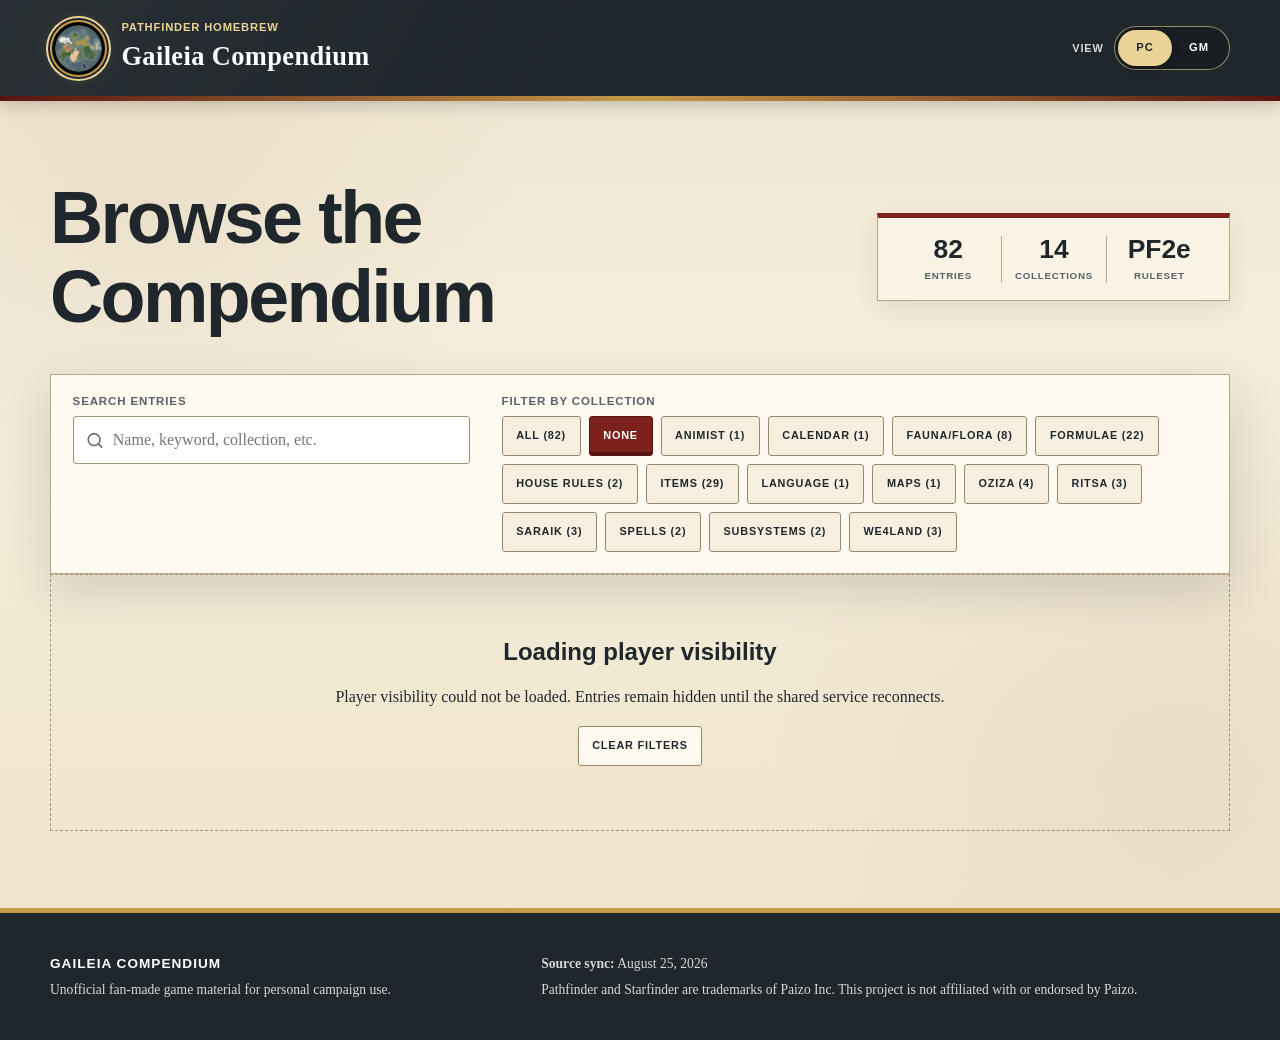
==== commit 0a8f4afc: "Implement Feedback 8" ====
--- a/preview/index.html
+++ b/preview/index.html
@@ -47,7 +47,7 @@
         <div class="hero">
           <h1 id="catalogue-title">Browse the Compendium</h1>
           <dl class="catalogue-stats" aria-label="Catalogue summary">
-            <div><dt id="entry-total">69</dt><dd>Entries</dd></div>
+            <div><dt id="entry-total">82</dt><dd>Entries</dd></div>
             <div><dt id="collection-total">14</dt><dd>Collections</dd></div>
             <div><dt>PF2e</dt><dd>Ruleset</dd></div>
           </dl>
--- a/preview/assets/css/styles.css
+++ b/preview/assets/css/styles.css
@@ -622,6 +622,7 @@
 .trait {
   display: inline-flex;
   align-items: center;
+  box-sizing: border-box;
   min-height: 23px;
   padding: 0.25rem 0.46rem;
   color: #fff;
@@ -634,8 +635,9 @@
 .trait a {
   display: inline-flex;
   align-items: center;
-  min-height: inherit;
+  min-height: 0;
   color: inherit;
+  line-height: inherit;
   text-decoration-color: rgb(255 255 255 / 70%);
   text-underline-offset: 0.15em;
 }
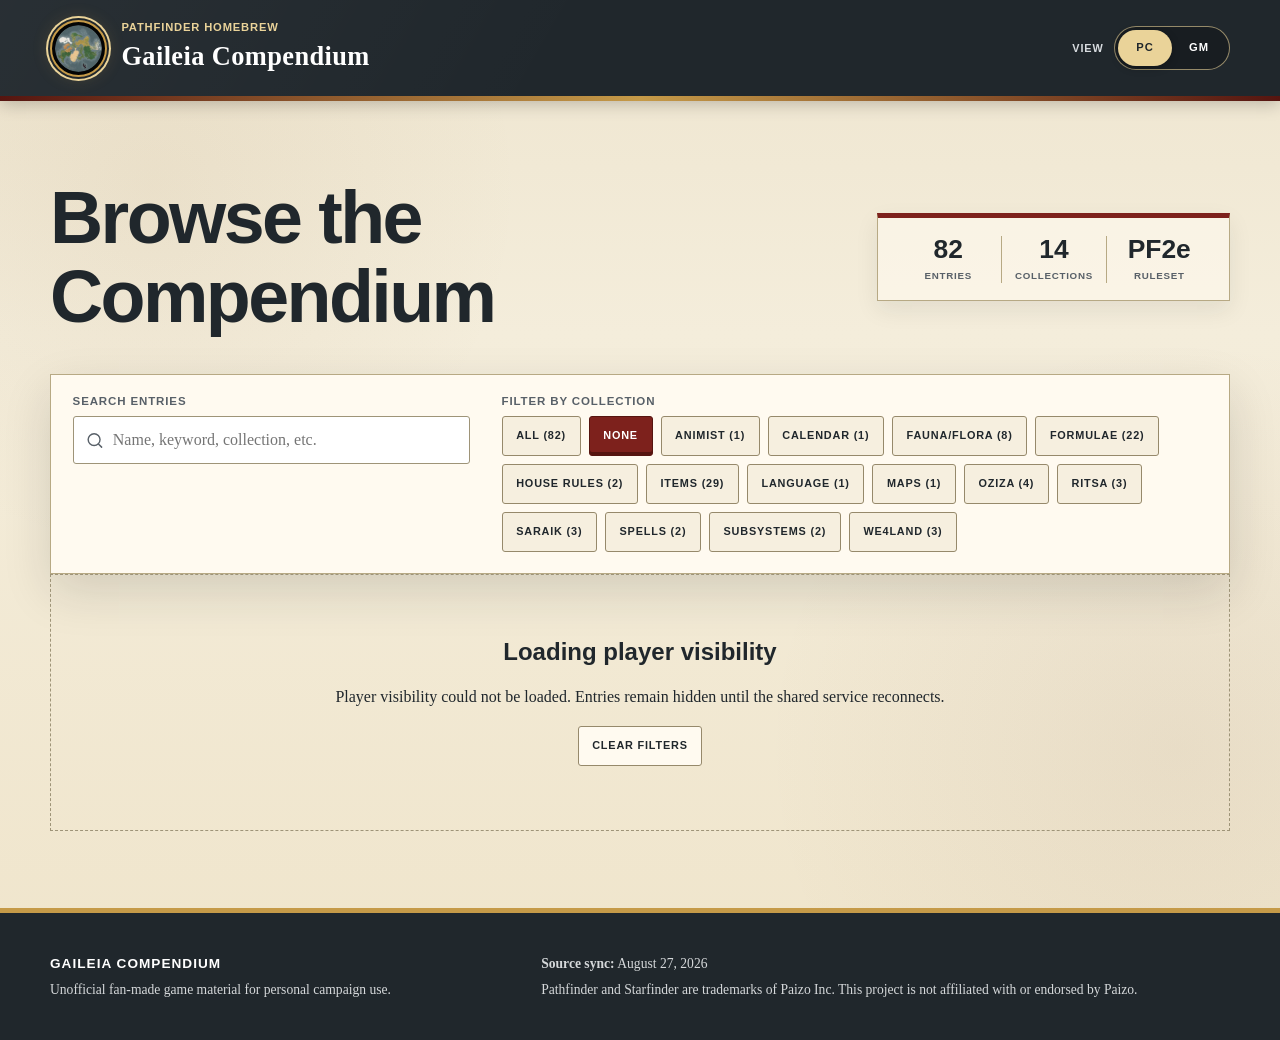
==== commit db26927c: "Promote the compendium preview to production" ====
--- a/preview/index.html
+++ b/preview/index.html
@@ -3,145 +3,21 @@
   <head>
     <meta charset="utf-8">
     <meta name="viewport" content="width=device-width, initial-scale=1">
-    <meta name="theme-color" content="#20272c">
-    <meta
-      name="description"
-      content="The searchable Gaileia collection of Pathfinder Second Edition homebrew, campaign material, and language tools."
-    >
+    <meta name="robots" content="noindex">
     <title>Gaileia Compendium</title>
-    <link rel="stylesheet" href="assets/css/styles.css">
-    <script defer src="assets/js/catalogue-data.js"></script>
-    <script defer src="assets/js/visibility-config.js"></script>
-    <script defer src="assets/js/app.js"></script>
+    <script>
+      (function () {
+        var target = new URL("../", window.location.href);
+        target.search = window.location.search;
+        target.hash = window.location.hash;
+        window.location.replace(target.href);
+      })();
+    </script>
   </head>
   <body>
-    <a class="skip-link" href="#main-content">Skip to content</a>
-
-    <header class="site-header">
-      <div class="masthead wrap">
-        <a class="brand" href="#catalogue" aria-label="Gaileia Compendium home">
-          <span class="brand-mark" aria-hidden="true">
-            <img src="assets/img/gaileia-globe.webp" alt="">
-          </span>
-          <span class="brand-copy">
-            <span class="eyebrow">Pathfinder Homebrew</span>
-            <span class="brand-title">Gaileia Compendium</span>
-          </span>
-        </a>
-        <div class="viewer-switch" aria-label="Viewer mode">
-          <span class="viewer-label">View</span>
-          <div class="viewer-options" role="group" aria-label="Choose PC or GM view">
-            <button id="pc-mode" class="viewer-option" type="button" aria-pressed="true">PC</button>
-            <button id="gm-mode" class="viewer-option" type="button" aria-pressed="false">GM</button>
-          </div>
-          <button id="manage-visibility" class="manage-visibility-button" type="button" hidden>
-            Manage visibility
-          </button>
-        </div>
-      </div>
-      <div class="gold-rule" aria-hidden="true"></div>
-    </header>
-
-    <main id="main-content" class="wrap">
-      <section id="catalogue-view" aria-labelledby="catalogue-title">
-        <div class="hero">
-          <h1 id="catalogue-title">Browse the Compendium</h1>
-          <dl class="catalogue-stats" aria-label="Catalogue summary">
-            <div><dt id="entry-total">82</dt><dd>Entries</dd></div>
-            <div><dt id="collection-total">14</dt><dd>Collections</dd></div>
-            <div><dt>PF2e</dt><dd>Ruleset</dd></div>
-          </dl>
-        </div>
-
-        <section class="catalogue-tools" aria-label="Catalogue controls">
-          <label class="search-field" for="search-input">
-            <span>Search entries</span>
-            <span class="search-control">
-              <svg viewBox="0 0 24 24" aria-hidden="true">
-                <path d="m21 21-4.35-4.35m2.35-5.15A7.5 7.5 0 1 1 4 11.5a7.5 7.5 0 0 1 15 0Z"></path>
-              </svg>
-              <input id="search-input" type="search" placeholder="Name, keyword, collection, etc." autocomplete="off">
-            </span>
-          </label>
-          <div>
-            <span class="control-label">Filter by collection</span>
-            <div id="category-filters" class="filter-list" role="group" aria-label="Filter entries by collection"></div>
-          </div>
-        </section>
-
-        <div class="results-heading" hidden>
-          <h2 id="results-title"></h2>
-          <p id="formula-filter-help" class="sr-only">Choose one or more Formulae filters. Multiple crafters expand the results, multiple crafting methods expand the results, and selections across those two groups must both match.</p>
-          <div id="formula-filters" class="formula-filter-list" role="group" aria-label="Filter Formulae entries" aria-describedby="formula-filter-help" hidden></div>
-          <p id="results-count" aria-live="polite"></p>
-        </div>
-        <div id="catalogue-grid" class="catalogue-grid"></div>
-        <div id="empty-state" class="empty-state">
-          <h2 id="empty-state-title">Choose a collection</h2>
-          <p id="empty-state-message">Select All or one or more collections to browse the compendium.</p>
-          <button id="clear-search" class="button button-secondary" type="button" hidden>Clear filters</button>
-        </div>
-      </section>
-
-      <section id="detail-view" class="detail-view" aria-live="polite" hidden></section>
-    </main>
-
-    <footer class="site-footer">
-      <div class="wrap footer-grid">
-        <div>
-          <p class="footer-title">Gaileia Compendium</p>
-          <p>Unofficial fan-made game material for personal campaign use.</p>
-        </div>
-        <div>
-          <p><strong>Source sync:</strong> August 25, 2026</p>
-          <p>Pathfinder and Starfinder are trademarks of Paizo Inc. This project is not affiliated with or endorsed by Paizo.</p>
-        </div>
-      </div>
-    </footer>
-
-    <dialog id="gm-access-dialog" class="access-dialog" aria-labelledby="gm-access-title">
-      <form id="gm-access-form">
-        <p class="kicker">Restricted view</p>
-        <h2 id="gm-access-title">Unlock GM mode</h2>
-        <p>Enter the GM preview passcode. PC mode is restored whenever this page is opened afresh.</p>
-        <label class="dialog-field" for="gm-passcode">
-          <span>Passcode</span>
-          <input id="gm-passcode" type="password" autocomplete="current-password" required>
-        </label>
-        <p id="gm-access-error" class="form-error" role="alert" hidden>That passcode did not match.</p>
-        <div class="dialog-actions">
-          <button id="cancel-gm-access" class="button button-secondary" type="button">Cancel</button>
-          <button class="button button-primary" type="submit">Unlock GM mode</button>
-        </div>
-      </form>
-    </dialog>
-
-    <dialog id="visibility-dialog" class="visibility-dialog" aria-labelledby="visibility-title">
-      <div class="visibility-dialog-shell">
-        <header class="visibility-dialog-header">
-          <div>
-            <p class="kicker">GM controls</p>
-            <h2 id="visibility-title">Manage player visibility</h2>
-            <p id="visibility-summary">Choose which entries appear in PC view.</p>
-          </div>
-          <button id="close-visibility" class="dialog-close" type="button" aria-label="Close visibility manager">×</button>
-        </header>
-
-        <div class="visibility-manager-tools">
-          <label class="visibility-search" for="visibility-search">
-            <span>Find an entry</span>
-            <input id="visibility-search" type="search" placeholder="Name or collection" autocomplete="off">
-          </label>
-          <div class="visibility-filter-list" role="group" aria-label="Filter entries by visibility">
-            <button type="button" data-visibility-filter="all" aria-pressed="true">All</button>
-            <button type="button" data-visibility-filter="pc" aria-pressed="false">PC visible</button>
-            <button type="button" data-visibility-filter="gm" aria-pressed="false">GM only</button>
-          </div>
-        </div>
-
-        <p id="visibility-manager-status" class="gm-only-status" role="status" hidden></p>
-        <div id="visibility-manager-list" class="visibility-manager-list"></div>
-      </div>
-    </dialog>
+    <p>The Gaileia Compendium has moved to <a id="production-link" href="../">the main site</a>.</p>
+    <script>
+      document.getElementById("production-link").href = "../" + window.location.search + window.location.hash;
+    </script>
   </body>
 </html>
